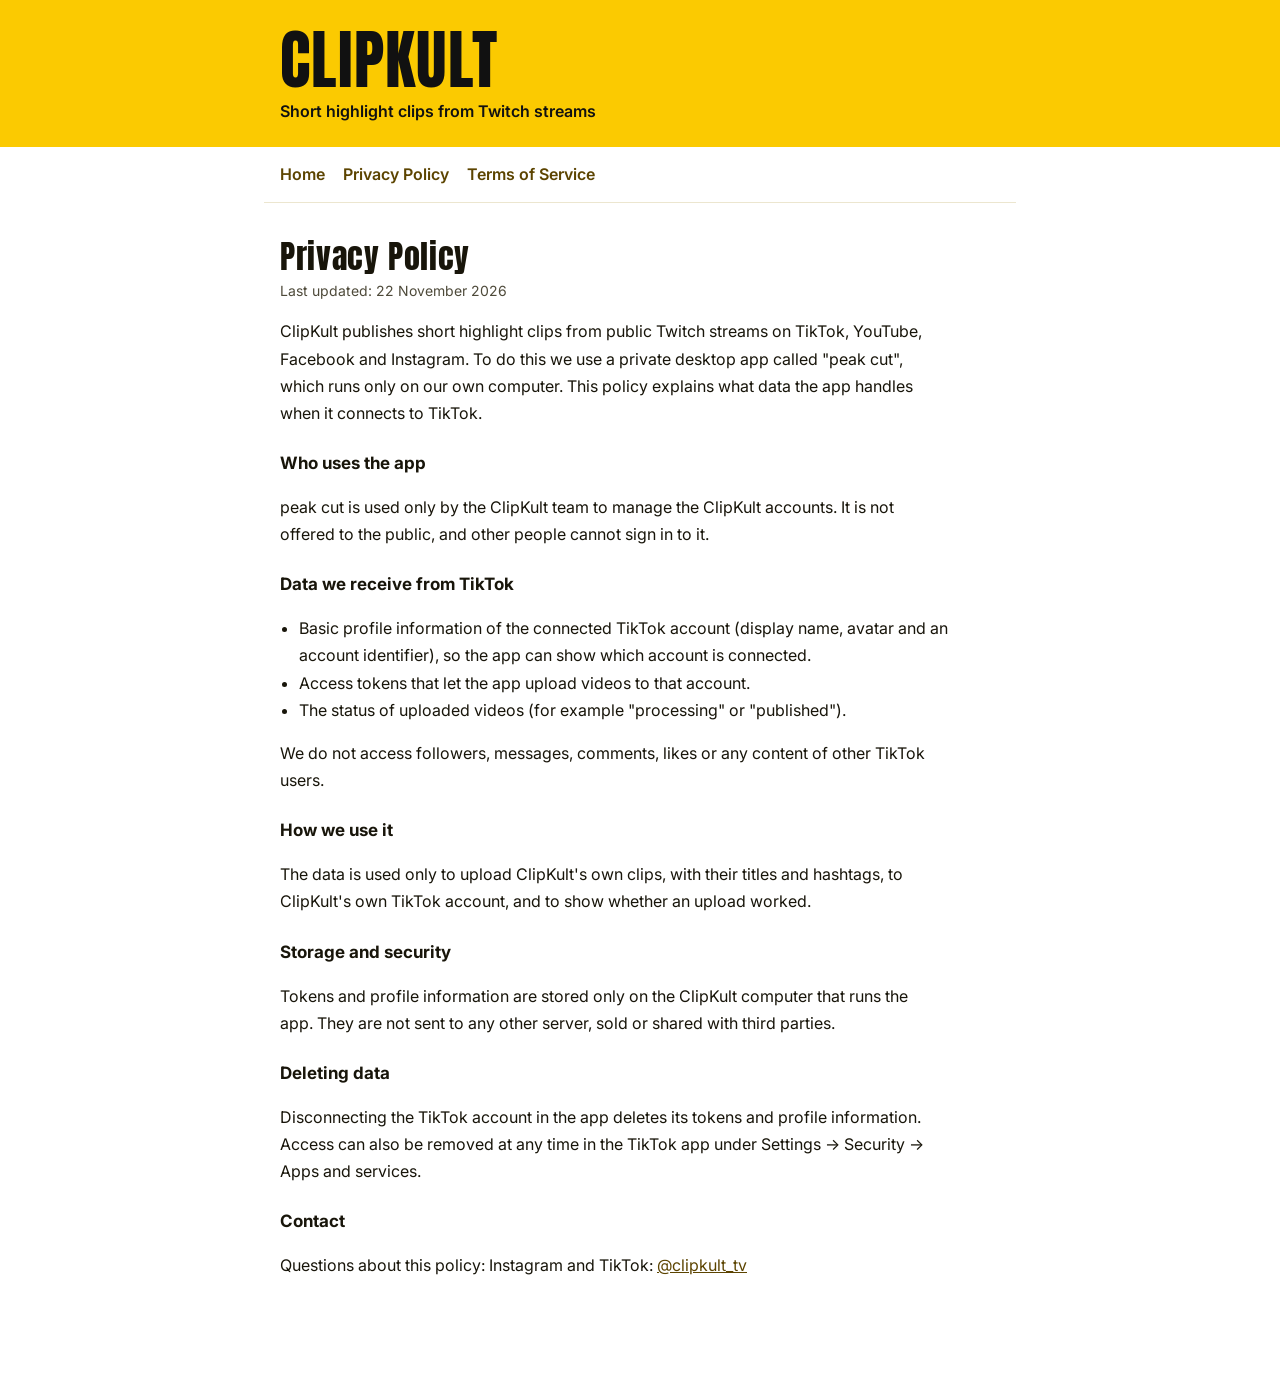
==== privacy.html @ 7838059a "Create privacy.html" ====
<!doctype html>
<html lang="en"><head><meta charset="utf-8"><meta name="viewport" content="width=device-width, initial-scale=1, viewport-fit=cover">
<title>Privacy Policy | ClipKult</title>
<link rel="stylesheet" href="https://fonts.googleapis.com/css2?family=Anton&family=Inter:wght@400;600&display=swap">
<link rel="stylesheet" href="style.css"></head><body>
<header class="band"><div class="wrap"><h1>CLIPKULT</h1><p>Short highlight clips from Twitch streams</p></div></header>
<nav class="wrap" aria-label="Pages"><a href="./">Home</a><a href="privacy.html">Privacy Policy</a><a href="terms.html">Terms of Service</a></nav>
<main class="wrap"><section id="privacy">
  <h2>Privacy Policy</h2>
  <p class="meta">Last updated: 22 November 2026</p>

  <p>ClipKult publishes short highlight clips from public Twitch streams on TikTok, YouTube, Facebook and Instagram. To do this we use a private desktop app called "peak cut", which runs only on our own computer. This policy explains what data the app handles when it connects to TikTok.</p>

  <h3>Who uses the app</h3>
  <p>peak cut is used only by the ClipKult team to manage the ClipKult accounts. It is not offered to the public, and other people cannot sign in to it.</p>

  <h3>Data we receive from TikTok</h3>
  <ul>
    <li>Basic profile information of the connected TikTok account (display name, avatar and an account identifier), so the app can show which account is connected.</li>
    <li>Access tokens that let the app upload videos to that account.</li>
    <li>The status of uploaded videos (for example "processing" or "published").</li>
  </ul>
  <p>We do not access followers, messages, comments, likes or any content of other TikTok users.</p>

  <h3>How we use it</h3>
  <p>The data is used only to upload ClipKult's own clips, with their titles and hashtags, to ClipKult's own TikTok account, and to show whether an upload worked.</p>

  <h3>Storage and security</h3>
  <p>Tokens and profile information are stored only on the ClipKult computer that runs the app. They are not sent to any other server, sold or shared with third parties.</p>

  <h3>Deleting data</h3>
  <p>Disconnecting the TikTok account in the app deletes its tokens and profile information. Access can also be removed at any time in the TikTok app under Settings → Security → Apps and services.</p>

  <h3>Contact</h3>
  <p>Questions about this policy: Instagram and TikTok: <a href="https://www.instagram.com/clipkult_tv/">@clipkult_tv</a></p>
</section></main>
</body></html>
---- style.css ----
:root{
  --bg:#FFFFFF; --fg:#18150A; --dim:#4E4A3A; --line:#ECE6CF; --band:#FBCA01; --bandink:#111111; --link:#5C4400;
  --display:"Anton","Impact","Arial Narrow",sans-serif; --body:"Inter","Segoe UI",system-ui,sans-serif;
}
@media (prefers-color-scheme: dark){:root:not([data-theme="light"]){--bg:#14130E;--fg:#F1EEDF;--dim:#B3AD94;--line:#2C2A1F;--band:#FBCA01;--bandink:#111111;--link:#F5C518;color-scheme:dark}}
:root[data-theme="dark"]{--bg:#14130E;--fg:#F1EEDF;--dim:#B3AD94;--line:#2C2A1F;--band:#FBCA01;--bandink:#111111;--link:#F5C518;color-scheme:dark}
body{background:var(--bg);color:var(--fg);font:16px/1.7 var(--body)}
a{color:var(--link)}
a:focus-visible{outline:2px solid var(--link);outline-offset:2px}
.band{background:var(--band);color:var(--bandink)}
.wrap{max-width:720px;margin:0 auto;padding-left:max(16px,env(safe-area-inset-left,0px));padding-right:max(16px,env(safe-area-inset-right,0px))}
.band .wrap{padding-block:28px 22px;display:flex;flex-direction:column;gap:6px}
.band h1{font:400 clamp(40px,8vw,64px)/1 var(--display);letter-spacing:.02em;margin:0}
.band p{margin:0;font-weight:600}
nav.wrap{display:flex;gap:18px;flex-wrap:wrap;padding-block:14px;border-bottom:1px solid var(--line)}
nav a{font-weight:600;text-decoration:none}
main.wrap{padding-block:12px 56px}
section{padding-block:24px;border-bottom:1px solid var(--line)}
section:last-child{border-bottom:0}
h2{font:400 32px/1.1 var(--display);letter-spacing:.02em;margin:0 0 4px;text-wrap:balance}
h3{font-size:17px;margin:22px 0 4px}
.meta{color:var(--dim);font-size:14px;margin:0 0 8px}
p,li{max-width:65ch}
ul{padding-left:1.2em}
body{margin:0}
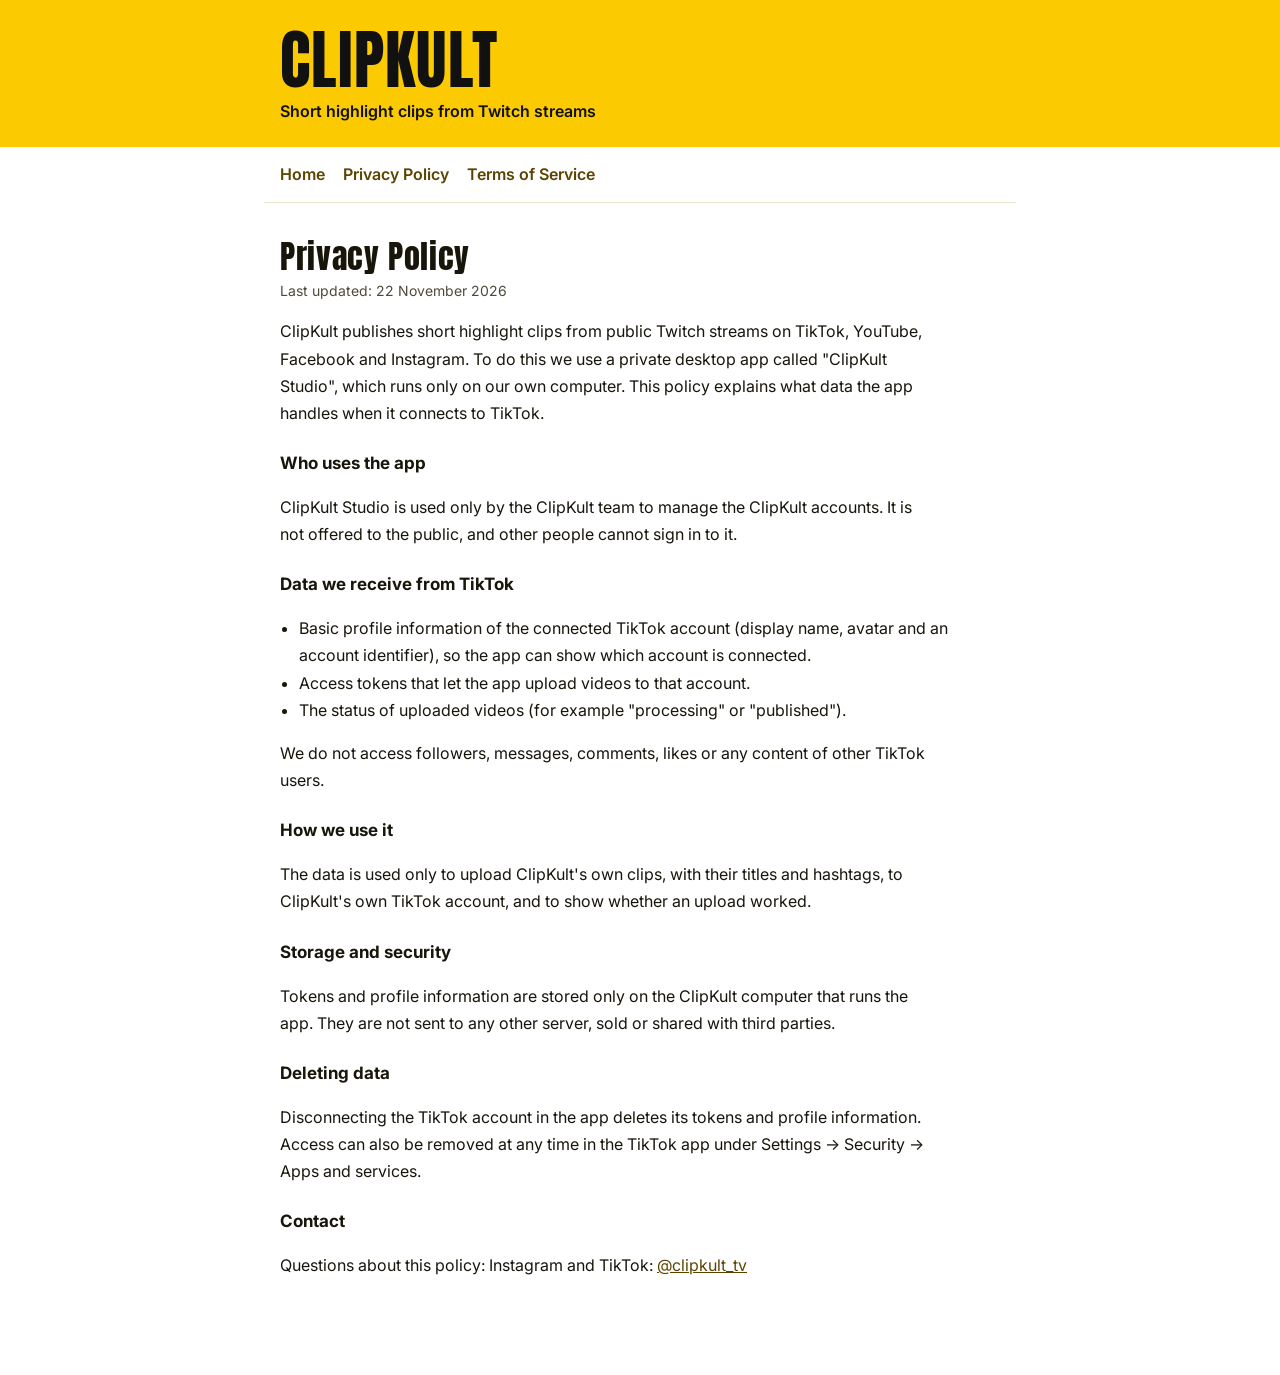
==== commit fa5e6e5a: "Update privacy.html" ====
--- a/privacy.html
+++ b/privacy.html
@@ -9,10 +9,10 @@
   <h2>Privacy Policy</h2>
   <p class="meta">Last updated: 22 November 2026</p>
 
-  <p>ClipKult publishes short highlight clips from public Twitch streams on TikTok, YouTube, Facebook and Instagram. To do this we use a private desktop app called "peak cut", which runs only on our own computer. This policy explains what data the app handles when it connects to TikTok.</p>
+  <p>ClipKult publishes short highlight clips from public Twitch streams on TikTok, YouTube, Facebook and Instagram. To do this we use a private desktop app called "ClipKult Studio", which runs only on our own computer. This policy explains what data the app handles when it connects to TikTok.</p>
 
   <h3>Who uses the app</h3>
-  <p>peak cut is used only by the ClipKult team to manage the ClipKult accounts. It is not offered to the public, and other people cannot sign in to it.</p>
+  <p>ClipKult Studio is used only by the ClipKult team to manage the ClipKult accounts. It is not offered to the public, and other people cannot sign in to it.</p>
 
   <h3>Data we receive from TikTok</h3>
   <ul>
